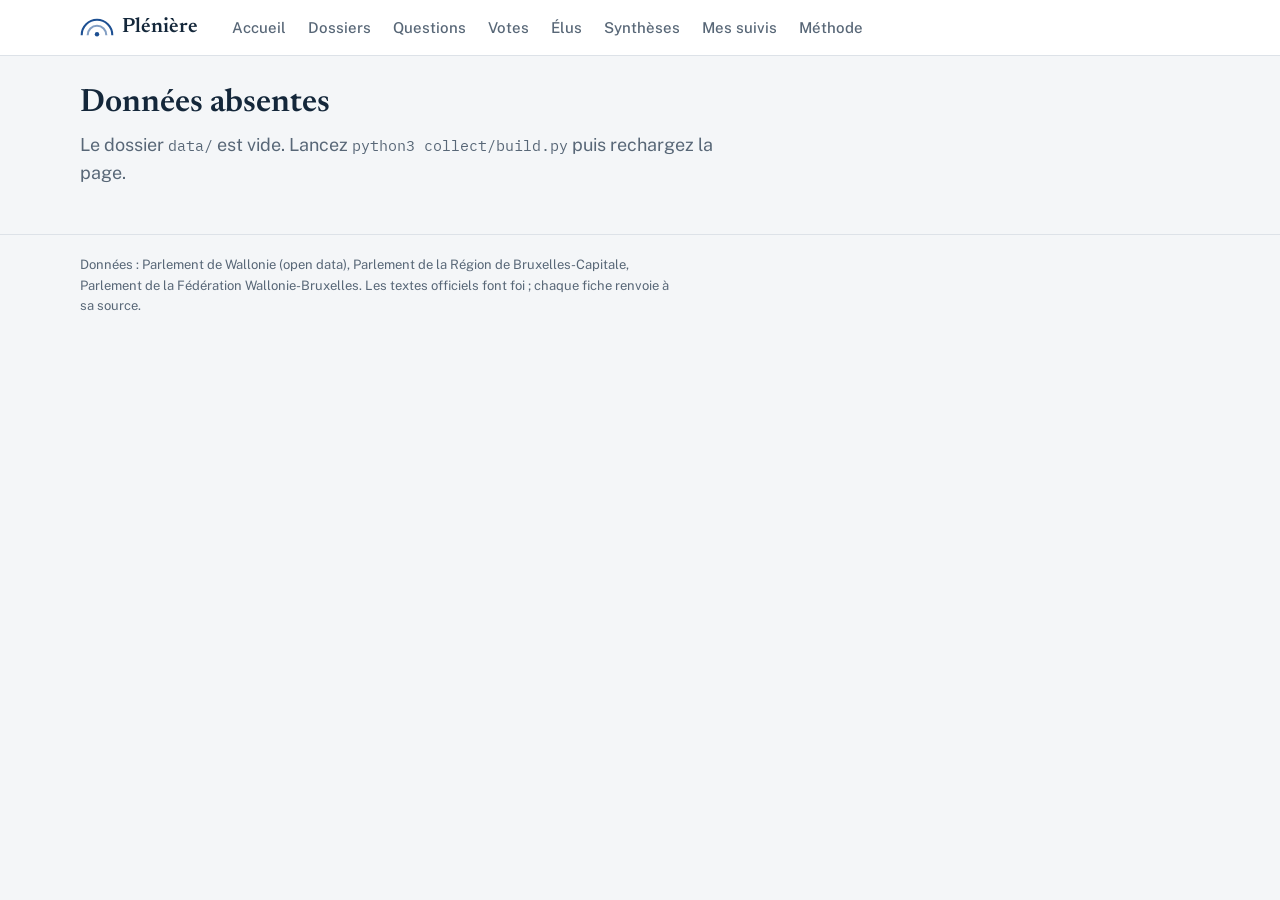
==== site/index.html @ d1285aa9 "Veille parlementaire Wallonie · Bruxelles · FWB (collecte, site, mise à jour) - Collecteurs : Parlem" ====
<!doctype html>
<html lang="fr">
<head>
<meta charset="utf-8">
<meta name="viewport" content="width=device-width, initial-scale=1, viewport-fit=cover">
<title>Plénière</title>
<meta name="description" content="Veille parlementaire Wallonie, Bruxelles et Fédération Wallonie-Bruxelles : dossiers, questions, votes et élus, en langage clair.">
<link rel="preconnect" href="https://fonts.googleapis.com">
<link rel="preconnect" href="https://fonts.gstatic.com" crossorigin>
<link rel="stylesheet" href="https://fonts.googleapis.com/css2?family=Newsreader:opsz,wght@6..72,500;6..72,600&family=Public+Sans:wght@400;500;600;700&family=IBM+Plex+Mono:wght@400;500&display=swap">
<link rel="stylesheet" href="style.css">
<link rel="alternate" type="application/atom+xml" title="Radar PME & indépendants" href="data/flux-radar.xml">
</head>
<body>
<div class="shell">
  <header class="top">
    <a class="brand" href="#accueil" aria-label="Plénière, accueil">
      <svg class="brand-mark" viewBox="0 0 40 22" aria-hidden="true"><path d="M2 20a18 18 0 0 1 36 0" fill="none" stroke="currentColor" stroke-width="2.4"/><path d="M9 20a11 11 0 0 1 22 0" fill="none" stroke="currentColor" stroke-width="2.4" opacity=".55"/><circle cx="20" cy="19" r="2.6" fill="currentColor"/></svg>
      <span class="brand-name">Plénière</span>
    </a>
    <nav class="nav" id="nav" aria-label="Sections">
      <a href="#accueil" data-r="accueil">Accueil</a>
      <a href="#dossiers" data-r="dossiers">Dossiers</a>
      <a href="#questions" data-r="questions">Questions</a>
      <a href="#votes" data-r="votes">Votes</a>
      <a href="#elus" data-r="elus">Élus</a>
      <a href="#syntheses" data-r="syntheses">Synthèses</a>
      <a href="#suivis" data-r="suivis">Mes suivis</a>
      <a href="#methode" data-r="methode">Méthode</a>
    </nav>
    <span class="fresh" id="fresh"></span>
  </header>
  <main id="view" tabindex="-1" aria-live="polite">
    <p class="loading">Chargement des données…</p>
  </main>
  <footer class="foot">
    <p>Données : Parlement de Wallonie (open data), Parlement de la Région de Bruxelles-Capitale, Parlement de la Fédération Wallonie-Bruxelles. Les textes officiels font foi ; chaque fiche renvoie à sa source.</p>
  </footer>
</div>
<script src="app.js"></script>
</body>
</html>
---- site/style.css ----
/* Mise en page : barre haute collante + colonne de lecture de 1120 px ; listes en lignes denses,
   fiches en deux colonnes (texte | chronologie) qui passent à une colonne sous 820 px. */
:root {
  --bg: #f4f6f8;
  --surface: #ffffff;
  --ink: #14273a;
  --muted: #586777;
  --line: #dde2e8;
  --accent: #1c4f92;
  --accent-soft: #e5edf7;
  --signal: #d39e00;
  --signal-soft: #fbf1d2;
  --signal-ink: #5f4500;
  --oui: #2c7a4b;
  --non: #bf3a2d;
  --abst: #a87b0c;
  --absent: #c9d0d8;
  --wal: #c4142f;
  --bxl: #1d5bbd;
  --fwb: #0b7a83;
  --st-depose: #6b7785;
  --st-commission: #2a62a8;
  --st-rapport: #5a4fb0;
  --st-adopte: #2c7a4b;
  --st-rejete: #bf3a2d;
  --font-display: "Newsreader", "Iowan Old Style", "Palatino Linotype", Georgia, serif;
  --font-body: "Public Sans", "Segoe UI", system-ui, -apple-system, sans-serif;
  --font-data: "IBM Plex Mono", ui-monospace, "SFMono-Regular", Menlo, Consolas, monospace;
  --step--1: 0.8125rem;
  --step-0: 0.9375rem;
  --step-1: 1.125rem;
  --step-2: 1.4rem;
  --step-3: 2rem;
  --radius: 6px;
}
@media (prefers-color-scheme: dark) {
  :root:not([data-theme="light"]) {
    --bg: #0e1620; --surface: #15202b; --ink: #e4e9ef; --muted: #98a6b5; --line: #263443;
    --accent: #84b3f5; --accent-soft: #1a2a3e; --signal: #f0c13d; --signal-soft: #3a3014; --signal-ink: #f6d983;
    --oui: #5cc189; --non: #f0705f; --abst: #e0b048; --absent: #3a4857;
    --wal: #ff6074; --bxl: #79a8ff; --fwb: #3fc3cc;
    --st-depose: #9aa7b5; --st-commission: #79a8ff; --st-rapport: #ab9ff0; --st-adopte: #5cc189; --st-rejete: #f0705f;
    color-scheme: dark;
  }
}
:root[data-theme="dark"] {
  --bg: #0e1620; --surface: #15202b; --ink: #e4e9ef; --muted: #98a6b5; --line: #263443;
  --accent: #84b3f5; --accent-soft: #1a2a3e; --signal: #f0c13d; --signal-soft: #3a3014; --signal-ink: #f6d983;
  --oui: #5cc189; --non: #f0705f; --abst: #e0b048; --absent: #3a4857;
  --wal: #ff6074; --bxl: #79a8ff; --fwb: #3fc3cc;
  --st-depose: #9aa7b5; --st-commission: #79a8ff; --st-rapport: #ab9ff0; --st-adopte: #5cc189; --st-rejete: #f0705f;
  color-scheme: dark;
}

* { box-sizing: border-box; }
html { -webkit-text-size-adjust: 100%; }
body {
  margin: 0;
  background: var(--bg);
  color: var(--ink);
  font: 400 var(--step-0)/1.55 var(--font-body);
}
a { color: var(--accent); text-underline-offset: 2px; }
a:hover { text-decoration-thickness: 2px; }
:focus-visible { outline: 2px solid var(--accent); outline-offset: 2px; border-radius: 3px; }
h1, h2, h3 { font-family: var(--font-display); font-weight: 600; line-height: 1.2; text-wrap: balance; margin: 0; }
h1 { font-size: var(--step-3); }
h2 { font-size: var(--step-2); }
h3 { font-size: var(--step-1); }
p { margin: 0; }
.mono, .ref { font-family: var(--font-data); font-size: 0.82em; letter-spacing: 0; }
.num { font-variant-numeric: tabular-nums; }
.muted { color: var(--muted); }
.label {
  font-size: 0.72rem; font-weight: 600; letter-spacing: 0.08em; text-transform: uppercase; color: var(--muted);
}

/* ------------------------------------------------------------ cadre */
.shell { min-height: 100%; display: flex; flex-direction: column; }
.top {
  position: sticky; top: env(safe-area-inset-top, 0px); z-index: 10;
  display: flex; align-items: center; gap: 12px 24px; flex-wrap: wrap;
  padding: 10px max(16px, calc((100% - 1120px) / 2));
  background: var(--surface); border-bottom: 1px solid var(--line);
}
.brand { display: flex; align-items: center; gap: 8px; color: var(--ink); text-decoration: none; }
.brand-mark { width: 34px; height: 19px; color: var(--accent); }
.brand-name { font-family: var(--font-display); font-size: 1.3rem; font-weight: 600; }
.nav { display: flex; gap: 2px; overflow-x: auto; scrollbar-width: none; flex: 1 1 auto; min-width: 0; }
.nav a {
  padding: 6px 10px; border-radius: var(--radius); color: var(--muted); text-decoration: none;
  font-weight: 500; white-space: nowrap;
}
.nav a:hover { color: var(--ink); background: var(--accent-soft); }
.nav a[aria-current="page"] { color: var(--accent); background: var(--accent-soft); }
.fresh { font-size: var(--step--1); color: var(--muted); white-space: nowrap; }
main {
  flex: 1; width: 100%; max-width: 1152px; margin: 0 auto;
  padding-inline: 16px; padding-block: 28px 48px;
  display: flex; flex-direction: column; gap: 28px;
}
main:focus { outline: none; }
.foot {
  padding-inline: max(16px, calc((100% - 1120px) / 2)); padding-block: 20px 28px;
  border-top: 1px solid var(--line); color: var(--muted); font-size: var(--step--1);
}
.foot p { max-width: 75ch; }
.loading { color: var(--muted); }

/* ------------------------------------------------------------ têtes de page */
.page-head { display: flex; flex-direction: column; gap: 8px; max-width: 75ch; }
.lede { color: var(--muted); font-size: var(--step-1); }
.crumbs { font-size: var(--step--1); }

/* ------------------------------------------------------------ marqueurs */
.parl {
  display: inline-flex; align-items: center; gap: 6px; font-size: 0.72rem; font-weight: 700;
  letter-spacing: 0.06em; text-transform: uppercase; white-space: nowrap; color: var(--muted);
}
.parl::before { content: ""; width: 8px; height: 8px; border-radius: 2px; background: currentColor; }
.parl.wal { color: var(--wal); }
.parl.bxl { color: var(--bxl); }
.parl.fwb { color: var(--fwb); }
.pill {
  display: inline-block; padding: 2px 9px; border-radius: 999px; font-size: 0.75rem; font-weight: 600;
  border: 1px solid currentColor; white-space: nowrap; line-height: 1.5;
}
.st-depose { color: var(--st-depose); }
.st-commission { color: var(--st-commission); }
.st-rapport { color: var(--st-rapport); }
.st-adopte { color: var(--st-adopte); }
.st-rejete, .st-retire { color: var(--st-rejete); }
.radar {
  display: inline-flex; align-items: center; gap: 5px; padding: 1px 8px; border-radius: 999px;
  background: var(--signal-soft); color: var(--signal-ink); font-size: 0.72rem; font-weight: 700;
  letter-spacing: 0.04em; white-space: nowrap;
}
.radar::before { content: ""; width: 7px; height: 7px; border-radius: 50%; background: var(--signal); }
.chips { display: flex; flex-wrap: wrap; gap: 6px; }
.chip {
  font-size: 0.75rem; color: var(--muted); padding: 1px 8px; border-radius: 999px; background: var(--accent-soft);
}

/* ------------------------------------------------------------ filtres */
.filters {
  display: flex; flex-wrap: wrap; gap: 10px 12px; align-items: end;
  padding-block: 14px; border-block: 1px solid var(--line);
}
.field { display: flex; flex-direction: column; gap: 4px; min-width: 0; }
.field.grow { flex: 1 1 240px; }
.field label { font-size: 0.72rem; font-weight: 600; letter-spacing: 0.06em; text-transform: uppercase; color: var(--muted); }
input[type="search"], select {
  font: inherit; color: var(--ink); background: var(--surface); border: 1px solid var(--line);
  border-radius: var(--radius); padding: 7px 10px; min-width: 0; max-width: 100%;
}
input[type="search"] { width: 100%; }
.toggle { display: inline-flex; align-items: center; gap: 8px; padding-block: 7px; cursor: pointer; font-weight: 500; }
.toggle input { accent-color: var(--signal); width: 16px; height: 16px; }
.count { font-size: var(--step--1); color: var(--muted); }

/* ------------------------------------------------------------ listes */
.rows { display: flex; flex-direction: column; }
.row {
  display: grid; grid-template-columns: 112px minmax(0, 1fr) auto; gap: 4px 18px;
  padding-block: 14px; border-bottom: 1px solid var(--line);
}
.row:first-child { border-top: 1px solid var(--line); }
.row-meta { display: flex; flex-direction: column; gap: 4px; font-size: var(--step--1); color: var(--muted); }
.row-main { display: flex; flex-direction: column; gap: 6px; min-width: 0; }
.row-title { font-weight: 600; color: var(--ink); text-decoration: none; line-height: 1.4; }
a.row-title:hover { color: var(--accent); text-decoration: underline; }
.row-sub { font-size: var(--step--1); color: var(--muted); overflow-wrap: anywhere; }
.row-side { display: flex; flex-direction: column; align-items: flex-end; gap: 6px; }
.row-brief { font-size: var(--step-0); color: var(--ink); max-width: 75ch; }
.more { display: flex; justify-content: center; padding-top: 16px; }
button {
  font: inherit; font-weight: 600; color: var(--accent); background: var(--surface);
  border: 1px solid var(--line); border-radius: var(--radius); padding: 8px 16px; cursor: pointer;
}
button:hover { border-color: var(--accent); }
button.follow[aria-pressed="true"] { background: var(--accent); border-color: var(--accent); color: var(--surface); }
.empty { color: var(--muted); padding: 24px 0; }

/* ------------------------------------------------------------ accueil */
.home { display: grid; grid-template-columns: minmax(0, 1.35fr) minmax(0, 1fr); gap: 28px 40px; align-items: start; }
.col { display: flex; flex-direction: column; gap: 28px; min-width: 0; }
.block { display: flex; flex-direction: column; gap: 12px; min-width: 0; }
.block-head { display: flex; justify-content: space-between; align-items: baseline; gap: 12px; flex-wrap: wrap; }
.block-head a { font-size: var(--step--1); font-weight: 600; }
.feature {
  background: var(--surface); border: 1px solid var(--line); border-radius: var(--radius);
  padding: 20px; display: flex; flex-direction: column; gap: 12px;
}
.feature .texte { max-width: 70ch; white-space: pre-line; }
.figures { display: flex; flex-wrap: wrap; gap: 8px 28px; }
.figure { display: flex; flex-direction: column; }
.figure b { font-family: var(--font-display); font-size: var(--step-2); font-variant-numeric: tabular-nums; }
.figure span { font-size: var(--step--1); color: var(--muted); }
.mini { display: flex; flex-direction: column; }
.mini-item { display: flex; flex-direction: column; gap: 4px; padding-block: 10px; border-bottom: 1px solid var(--line); }
.mini-item:first-child { border-top: 1px solid var(--line); }
.mini-top { display: flex; gap: 10px; align-items: center; flex-wrap: wrap; font-size: var(--step--1); color: var(--muted); }

/* barres de thèmes (à l'échelle) */
.bars { display: flex; flex-direction: column; gap: 7px; }
.bar { display: grid; grid-template-columns: minmax(0, 11rem) minmax(0, 1fr) 3.5rem; gap: 10px; align-items: center; font-size: var(--step--1); }
.bar-track { height: 10px; background: var(--accent-soft); border-radius: 3px; overflow: hidden; }
.bar-fill { height: 100%; background: var(--accent); border-radius: 3px; }
.bar-n { text-align: right; font-variant-numeric: tabular-nums; color: var(--muted); }
.bar-l { overflow: hidden; text-overflow: ellipsis; white-space: nowrap; }

/* barre de vote oui / non / abstention */
.vbar { display: flex; height: 8px; border-radius: 2px; overflow: hidden; background: var(--absent); min-width: 120px; }
.vbar i { display: block; height: 100%; }
.vbar .o { background: var(--oui); }
.vbar .n { background: var(--non); }
.vbar .a { background: var(--abst); }
.vcount { font-size: var(--step--1); font-variant-numeric: tabular-nums; white-space: nowrap; }
.vcount .o { color: var(--oui); font-weight: 700; }
.vcount .n { color: var(--non); font-weight: 700; }
.vcount .a { color: var(--abst); font-weight: 700; }

/* ------------------------------------------------------------ fiches */
.detail { display: grid; grid-template-columns: minmax(0, 1.4fr) minmax(0, 1fr); gap: 28px 40px; align-items: start; }
.detail-head { display: flex; flex-direction: column; gap: 10px; max-width: 80ch; }
.detail-head h1 { font-size: 1.75rem; }
.meta-line { display: flex; gap: 8px 14px; flex-wrap: wrap; align-items: center; font-size: var(--step--1); color: var(--muted); }
.ia {
  background: var(--surface); border: 1px solid var(--line); border-radius: var(--radius); padding: 18px 20px;
  display: flex; flex-direction: column; gap: 12px;
}
.ia h3 { font-family: var(--font-body); font-size: 0.72rem; letter-spacing: 0.08em; text-transform: uppercase; color: var(--muted); font-weight: 700; }
.ia .bref { font-family: var(--font-display); font-size: var(--step-1); font-weight: 500; }
.ia ul { margin: 0; padding-left: 1.2em; display: flex; flex-direction: column; gap: 4px; }
.ia .note { font-size: 0.75rem; color: var(--muted); }
.enjeux { border-left: 3px solid var(--signal); padding-left: 12px; }
.links { display: flex; flex-wrap: wrap; gap: 8px 16px; font-size: var(--step--1); font-weight: 600; }

.timeline { list-style: none; margin: 0; padding: 0; display: flex; flex-direction: column; }
.timeline li { position: relative; padding: 0 0 14px 22px; display: flex; flex-direction: column; gap: 2px; }
.timeline li::before {
  content: ""; position: absolute; left: 4px; top: 7px; width: 9px; height: 9px; border-radius: 50%;
  background: var(--surface); border: 2px solid var(--muted);
}
.timeline li::after { content: ""; position: absolute; left: 8px; top: 18px; bottom: 0; width: 1px; background: var(--line); }
.timeline li:last-child::after { display: none; }
.timeline li.key::before { border-color: var(--st-adopte); background: var(--st-adopte); }
.timeline .when { font-size: 0.75rem; color: var(--muted); font-variant-numeric: tabular-nums; }
.timeline .what { font-size: var(--step--1); }

/* hémicycle */
.hemi-wrap { display: flex; flex-direction: column; gap: 10px; }
.hemi { width: 100%; max-width: 520px; height: auto; display: block; }
.legend { display: flex; flex-wrap: wrap; gap: 6px 16px; font-size: var(--step--1); }
.legend span { display: inline-flex; align-items: center; gap: 6px; }
.legend i { width: 10px; height: 10px; border-radius: 50%; display: inline-block; }
.table-wrap { overflow-x: auto; }
table { border-collapse: collapse; width: 100%; font-size: var(--step--1); }
th, td { text-align: left; padding: 7px 10px 7px 0; border-bottom: 1px solid var(--line); vertical-align: top; }
th { font-size: 0.72rem; letter-spacing: 0.06em; text-transform: uppercase; color: var(--muted); font-weight: 600; }
td.n, th.n { text-align: right; font-variant-numeric: tabular-nums; }
.dot { display: inline-block; width: 9px; height: 9px; border-radius: 50%; margin-right: 6px; vertical-align: 0; }

/* élus */
.cards { display: grid; grid-template-columns: repeat(auto-fill, minmax(250px, 1fr)); gap: 12px; }
.card {
  display: grid; grid-template-columns: 52px minmax(0, 1fr); gap: 12px; align-items: start;
  padding: 12px; background: var(--surface); border: 1px solid var(--line); border-radius: var(--radius);
  color: var(--ink); text-decoration: none;
}
.card:hover { border-color: var(--accent); }
.card img, .avatar {
  width: 52px; height: 64px; object-fit: cover; border-radius: 4px; background: var(--accent-soft);
}
.card .who { font-weight: 600; line-height: 1.3; }
.card .stats { font-size: 0.75rem; color: var(--muted); font-variant-numeric: tabular-nums; }
.party-line { display: inline-flex; align-items: center; gap: 6px; font-size: var(--step--1); color: var(--muted); }

.prompt {
  font-family: var(--font-data); font-size: 0.8rem; white-space: pre-wrap; background: var(--surface);
  border: 1px solid var(--line); border-radius: var(--radius); padding: 14px 16px; overflow-x: auto; max-width: 100%;
}
.prose { display: flex; flex-direction: column; gap: 12px; max-width: 72ch; }
.prose ul { margin: 0; padding-left: 1.2em; display: flex; flex-direction: column; gap: 6px; }
.status-ok { color: var(--st-adopte); font-weight: 600; }
.status-ko { color: var(--st-rejete); font-weight: 600; }

@media (max-width: 820px) {
  .home, .detail { grid-template-columns: minmax(0, 1fr); }
  .row { grid-template-columns: minmax(0, 1fr); }
  .row-meta { flex-direction: row; flex-wrap: wrap; gap: 4px 12px; }
  .row-side { flex-direction: row; align-items: center; flex-wrap: wrap; }
  .fresh { display: none; }
  .bar { grid-template-columns: minmax(0, 8rem) minmax(0, 1fr) 3rem; }
}
@media (prefers-reduced-motion: no-preference) {
  .nav a, .card, button { transition: background-color .15s, border-color .15s, color .15s; }
}
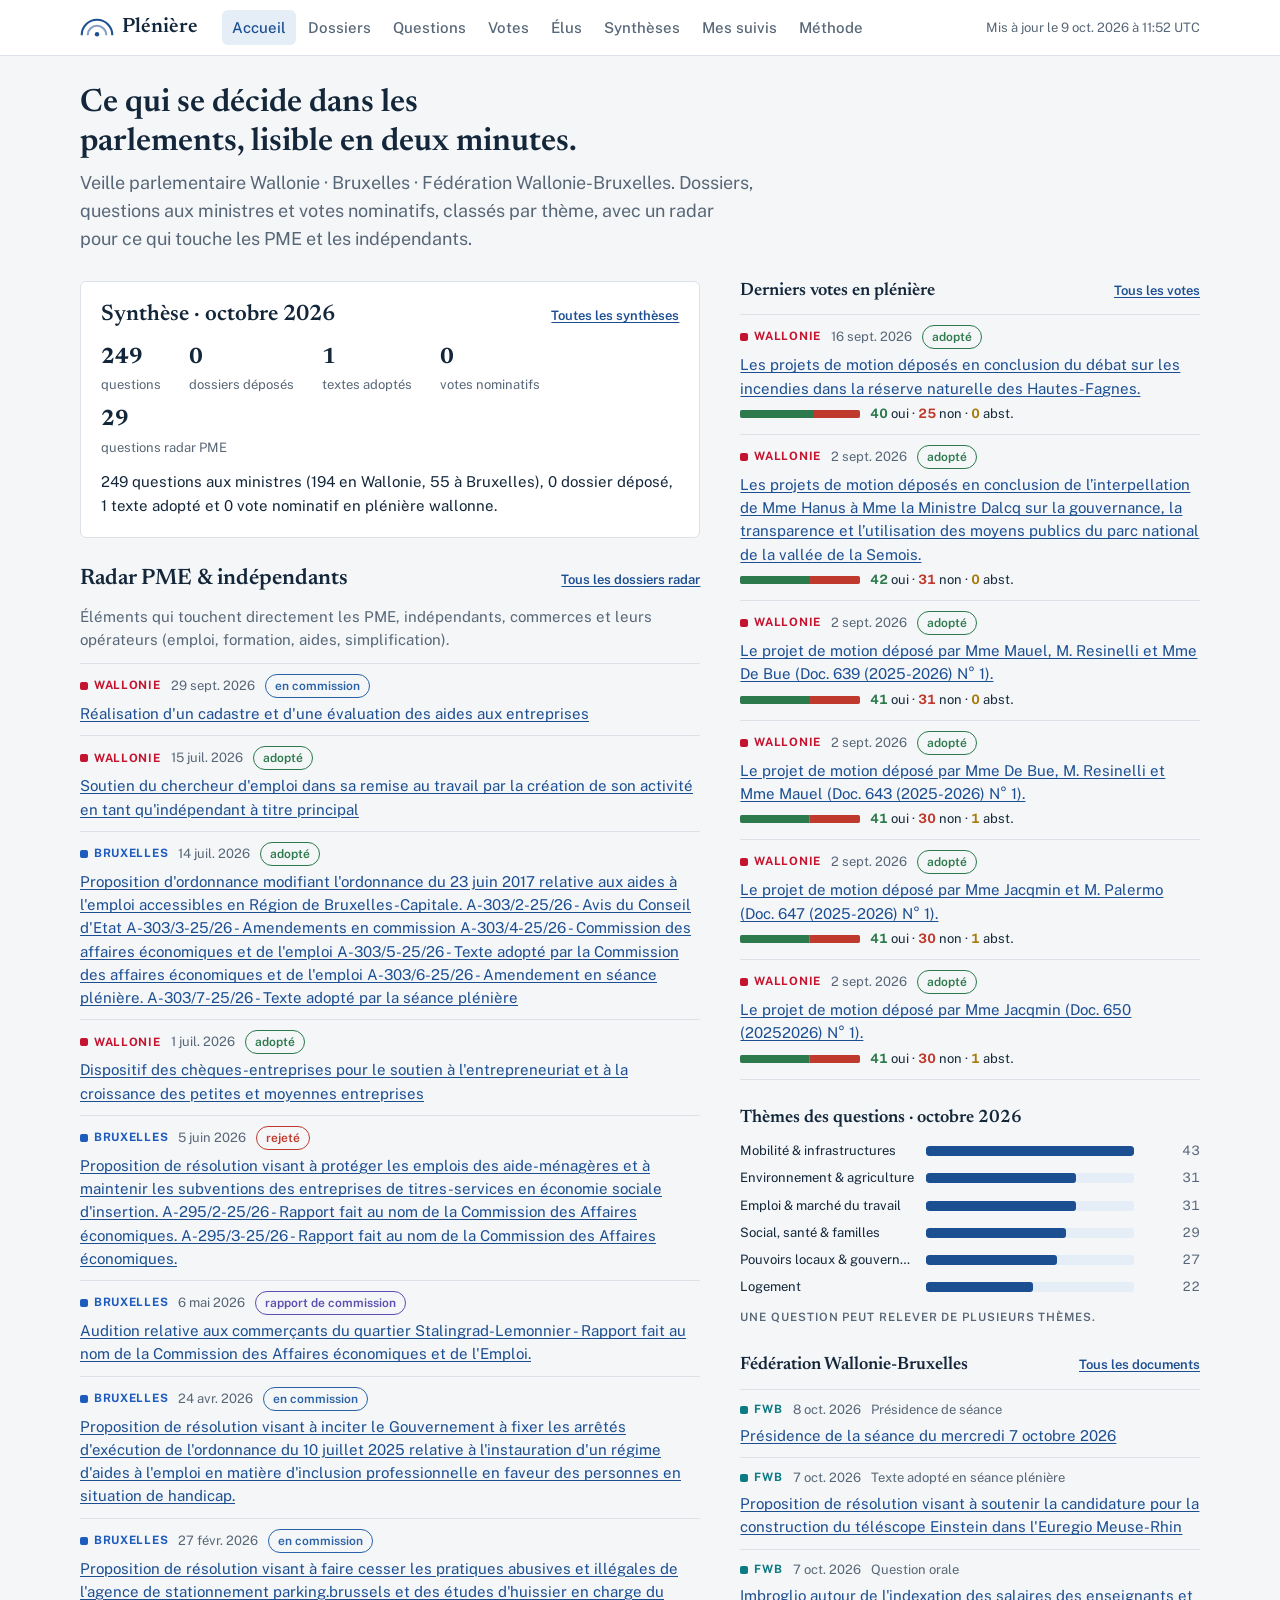
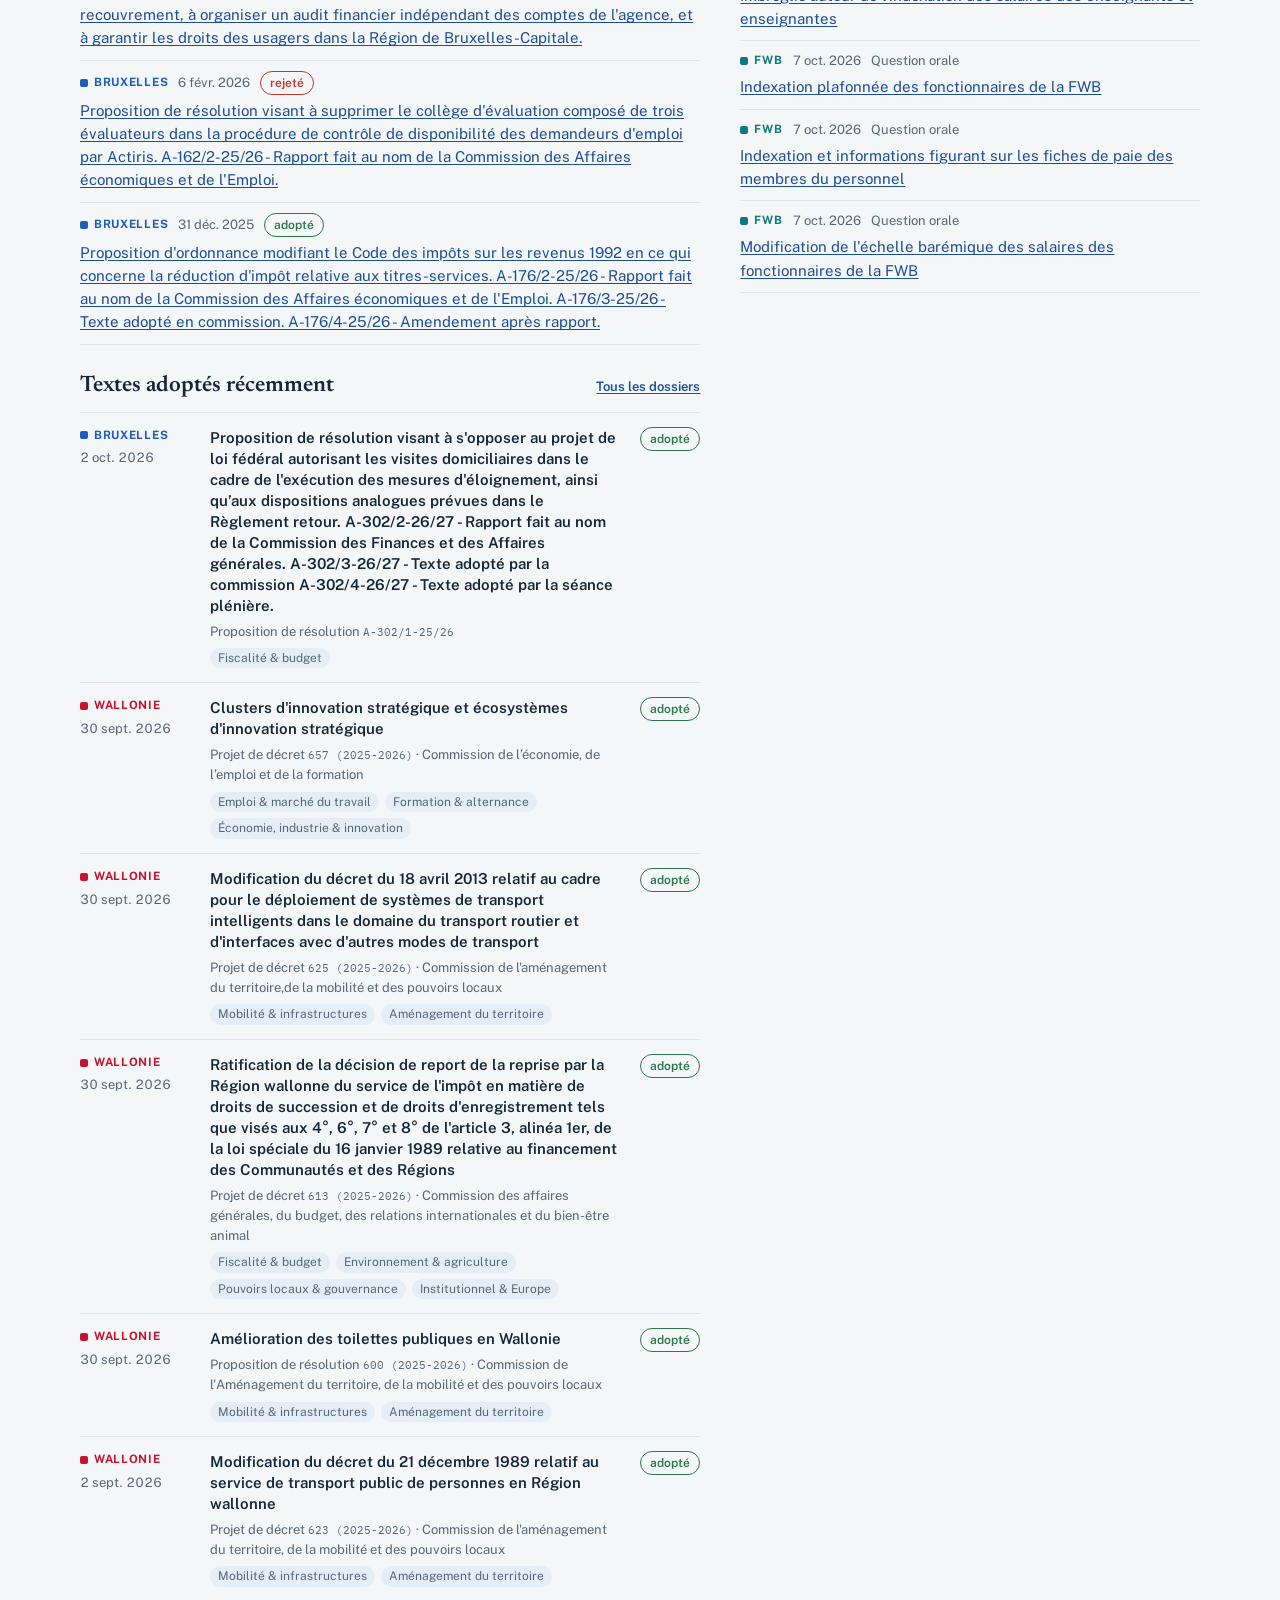
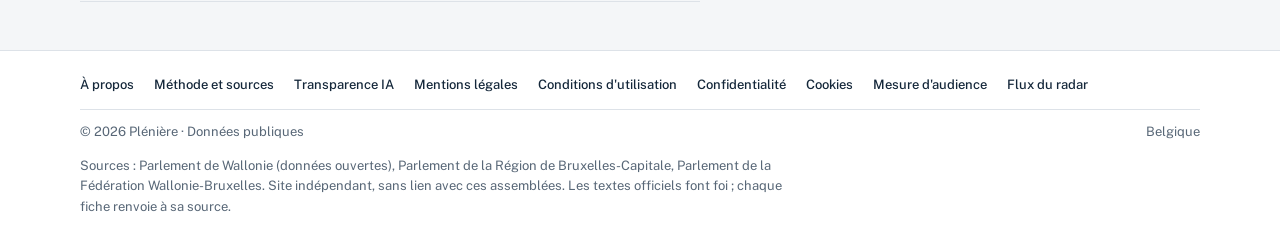
==== commit bd5bf3e9: "Pages du pied de page : à propos, transparence IA, mentions légales, conditions, confidentialité, co" ====
--- a/site/index.html
+++ b/site/index.html
@@ -34,7 +34,19 @@
     <p class="loading">Chargement des données…</p>
   </main>
   <footer class="foot">
-    <p>Données : Parlement de Wallonie (open data), Parlement de la Région de Bruxelles-Capitale, Parlement de la Fédération Wallonie-Bruxelles. Les textes officiels font foi ; chaque fiche renvoie à sa source.</p>
+    <nav class="foot-links" aria-label="Informations sur le site">
+      <a href="#a-propos">À propos</a>
+      <a href="#methode">Méthode et sources</a>
+      <a href="#transparence-ia">Transparence IA</a>
+      <a href="#mentions-legales">Mentions légales</a>
+      <a href="#conditions">Conditions d'utilisation</a>
+      <a href="#confidentialite">Confidentialité</a>
+      <a href="#cookies">Cookies</a>
+      <a href="#mesure-audience">Mesure d'audience</a>
+      <a href="data/flux-radar.xml">Flux du radar</a>
+    </nav>
+    <p class="foot-line"><span>© <span id="annee">2026</span> <span id="foot-nom">Plénière</span> · Données publiques</span><span>Belgique</span></p>
+    <p class="foot-note">Sources : Parlement de Wallonie (données ouvertes), Parlement de la Région de Bruxelles-Capitale, Parlement de la Fédération Wallonie-Bruxelles. Site indépendant, sans lien avec ces assemblées. Les textes officiels font foi ; chaque fiche renvoie à sa source.</p>
   </footer>
 </div>
 <script src="app.js"></script>
--- a/site/style.css
+++ b/site/style.css
@@ -53,9 +53,9 @@
 }
 
 * { box-sizing: border-box; }
-html { -webkit-text-size-adjust: 100%; }
+html { -webkit-text-size-adjust: 100%; height: 100%; }
 body {
-  margin: 0;
+  margin: 0; height: 100%;
   background: var(--bg);
   color: var(--ink);
   font: 400 var(--step-0)/1.55 var(--font-body);
@@ -101,10 +101,26 @@
 }
 main:focus { outline: none; }
 .foot {
-  padding-inline: max(16px, calc((100% - 1120px) / 2)); padding-block: 20px 28px;
+  padding-inline: max(16px, calc((100% - 1120px) / 2)); padding-block: 24px 32px;
   border-top: 1px solid var(--line); color: var(--muted); font-size: var(--step--1);
-}
-.foot p { max-width: 75ch; }
+  background: var(--surface); display: flex; flex-direction: column; gap: 14px;
+}
+.foot-links { display: flex; flex-wrap: wrap; gap: 6px 20px; }
+.foot-links a { color: var(--ink); text-decoration: none; font-weight: 500; }
+.foot-links a:hover { color: var(--accent); text-decoration: underline; }
+.foot-links a[aria-current="page"] { color: var(--accent); }
+.foot-line { display: flex; justify-content: space-between; gap: 12px; flex-wrap: wrap; padding-top: 12px; border-top: 1px solid var(--line); }
+.foot-note { max-width: 90ch; }
+.todo { color: var(--st-rejete); font-style: italic; }
+.legal { display: flex; flex-direction: column; gap: 22px; max-width: 72ch; }
+.legal section { display: flex; flex-direction: column; gap: 8px; }
+.legal h2 { font-size: var(--step-1); }
+.legal dl { display: grid; grid-template-columns: minmax(0, 13rem) minmax(0, 1fr); gap: 6px 16px; margin: 0; }
+.legal dt { color: var(--muted); font-size: var(--step--1); padding-top: 1px; }
+.legal dd { margin: 0; }
+.legal ul { margin: 0; padding-left: 1.2em; display: flex; flex-direction: column; gap: 6px; }
+.updated { font-size: var(--step--1); color: var(--muted); }
+@media (max-width: 560px) { .legal dl { grid-template-columns: minmax(0, 1fr); } .legal dd { margin-bottom: 6px; } }
 .loading { color: var(--muted); }
 
 /* ------------------------------------------------------------ têtes de page */
